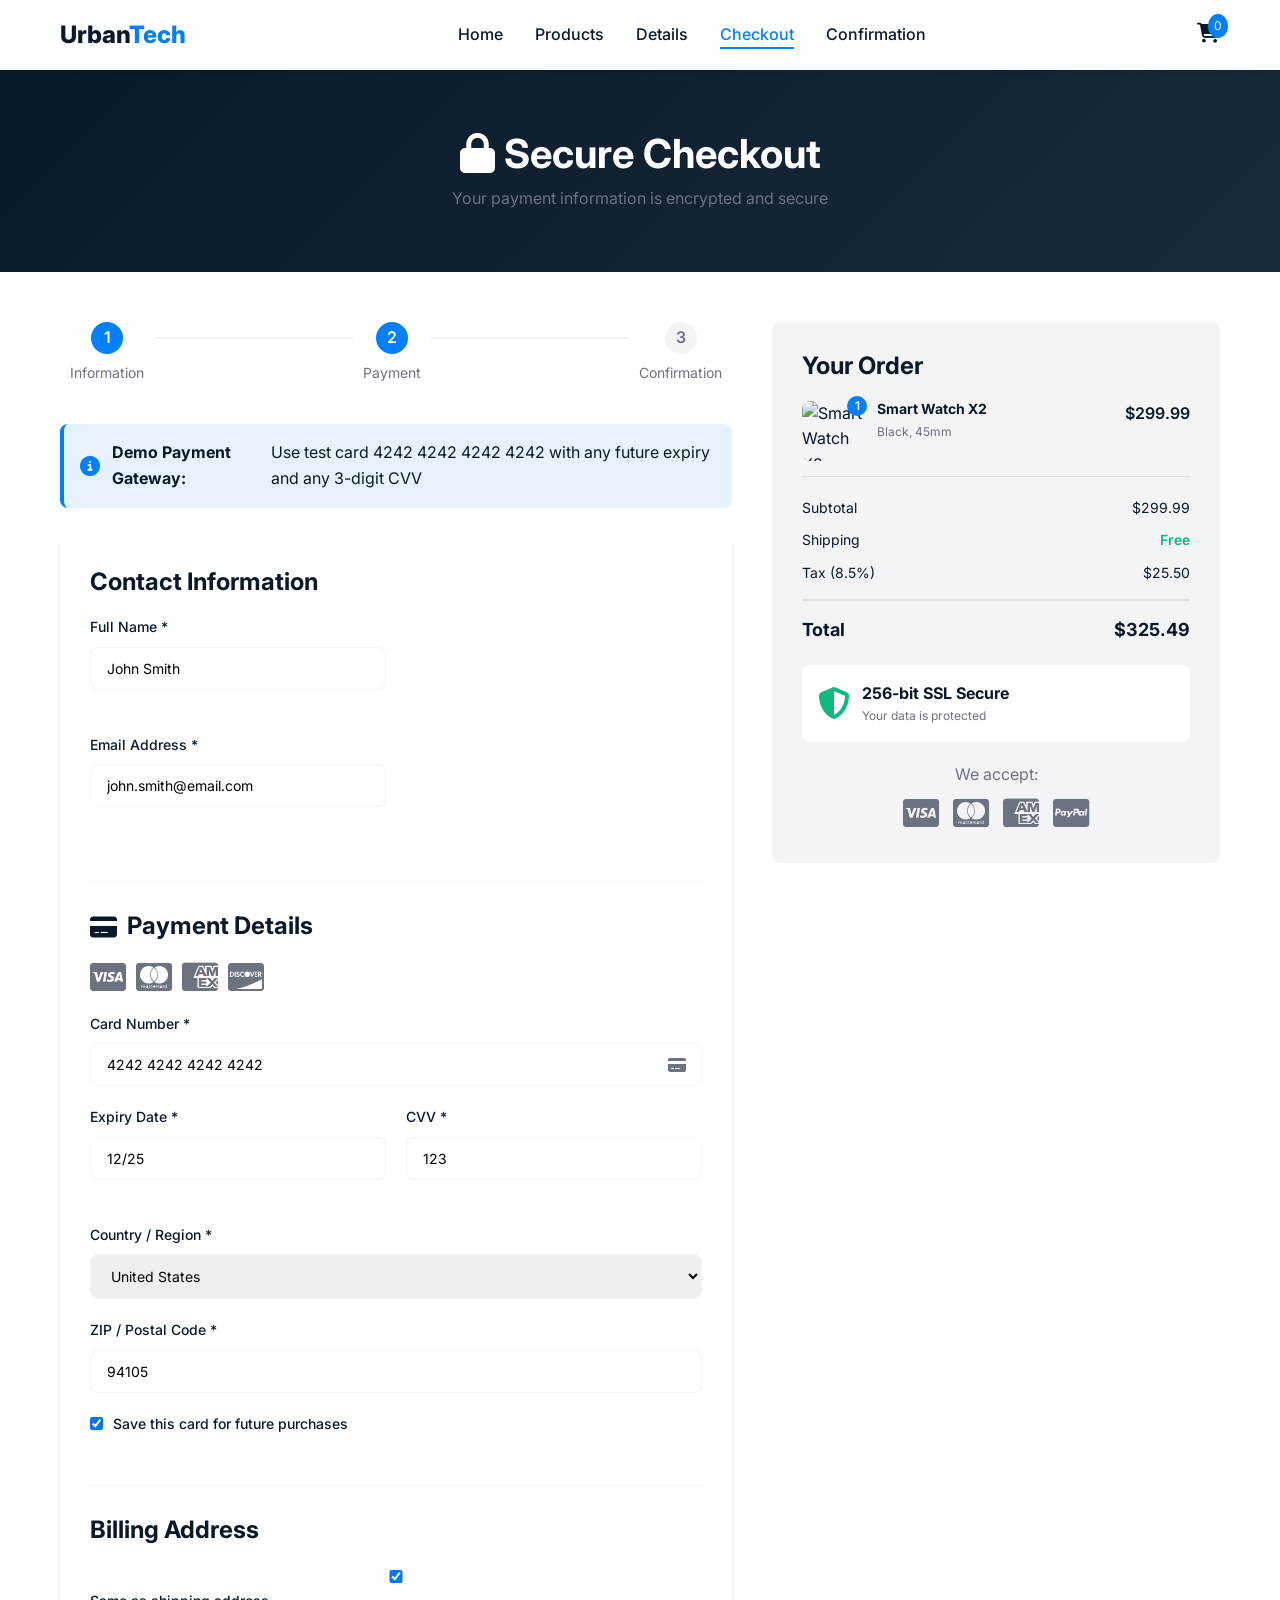
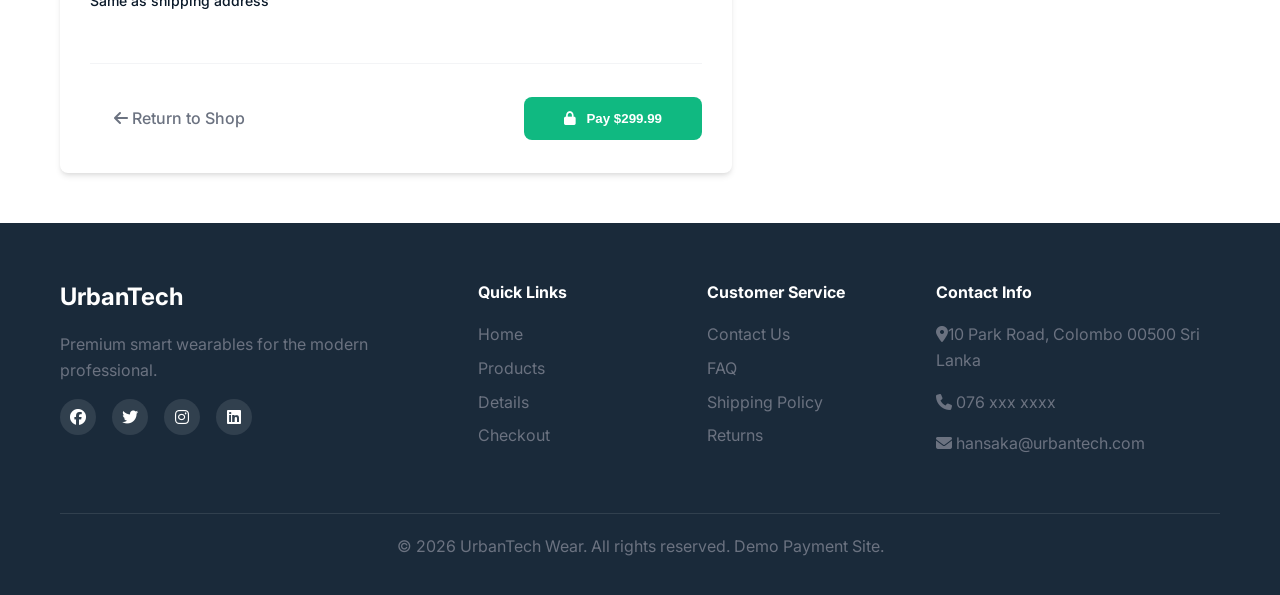
==== checkout.html @ bb5d2436 "Add files via upload" ====
<!DOCTYPE html>
<html lang="en">
<head>
    <meta charset="UTF-8">
    <meta name="viewport" content="width=device-width, initial-scale=1.0">
    <title>Checkout - UrbanTech Wear</title>
    <link rel="stylesheet" href="style.css">
    <link href="https://fonts.googleapis.com/css2?family=Inter:wght@300;400;500;600;700;800&display=swap" rel="stylesheet">
    <link rel="stylesheet" href="https://cdnjs.cloudflare.com/ajax/libs/font-awesome/6.4.0/css/all.min.css">
</head>
<body>
    <nav class="navbar">
        <div class="container">
            <div class="nav-brand">
                <a href="index.html">Urban<span>Tech</span></a>
            </div>
            <div class="nav-toggle" id="mobile-menu">
                <span class="bar"></span>
                <span class="bar"></span>
                <span class="bar"></span>
            </div>
            <ul class="nav-menu">
                <li><a href="index.html">Home</a></li>
                <li><a href="products.html">Products</a></li>
                <li><a href="detail.html">Details</a></li>
                <li><a href="checkout.html" class="active">Checkout</a></li>
                <li><a href="confirmation.html">Confirmation</a></li>
            </ul>
            <div class="nav-cart">
                <i class="fas fa-shopping-cart"></i>
                <span class="cart-count">0</span>
            </div>
        </div>
    </nav>

    <!-- Page Header -->
    <div class="page-header">
        <div class="container">
            <h1><i class="fas fa-lock"></i> Secure Checkout</h1>
            <p>Your payment information is encrypted and secure</p>
        </div>
    </div>

    <!-- Checkout Section -->
    <section class="checkout-section">
        <div class="container">
            <div class="checkout-grid">
                <!-- Billing & Payment Form -->
                <div class="checkout-form-container">
                    <div class="checkout-progress">
                        <div class="progress-step active">
                            <span>1</span>
                            <p>Information</p>
                        </div>
                        <div class="progress-step active">
                            <span>2</span>
                            <p>Payment</p>
                        </div>
                        <div class="progress-step">
                            <span>3</span>
                            <p>Confirmation</p>
                        </div>
                    </div>

                    <div class="payment-demo-notice">
                        <i class="fas fa-info-circle"></i>
                        <strong>Demo Payment Gateway:</strong> Use test card 4242 4242 4242 4242 with any future expiry and any 3-digit CVV
                    </div>

                    <form id="payment-form" class="payment-form" onsubmit="validatePayment(event)">
                        <!-- Contact Information -->
                        <div class="form-section">
                            <h3>Contact Information</h3>
                            <div class="form-row">
                                <div class="form-group">
                                    <label for="fullName">Full Name *</label>
                                    <input type="text" id="fullName" name="fullName" placeholder="John Doe" value="John Smith">
                                    <span class="error-message" id="nameError"></span>
                                </div>
                            </div>
                            <div class="form-row">
                                <div class="form-group">
                                    <label for="email">Email Address *</label>
                                    <input type="email" id="email" name="email" placeholder="john@example.com" value="john.smith@email.com">
                                    <span class="error-message" id="emailError"></span>
                                </div>
                            </div>
                        </div>

                        <!-- Payment Details -->
                        <div class="form-section payment-section">
                            <h3><i class="fas fa-credit-card"></i> Payment Details</h3>
                            <div class="card-icons">
                                <i class="fab fa-cc-visa"></i>
                                <i class="fab fa-cc-mastercard"></i>
                                <i class="fab fa-cc-amex"></i>
                                <i class="fab fa-cc-discover"></i>
                            </div>
                            
                            <div class="form-group">
                                <label for="cardNumber">Card Number *</label>
                                <div class="card-input-wrapper">
                                    <input type="text" id="cardNumber" name="cardNumber" placeholder="1234 5678 9012 3456" maxlength="19" value="4242 4242 4242 4242">
                                    <i class="fas fa-credit-card"></i>
                                </div>
                                <span class="error-message" id="cardError"></span>
                            </div>

                            <div class="form-row">
                                <div class="form-group half">
                                    <label for="expiryDate">Expiry Date *</label>
                                    <input type="text" id="expiryDate" name="expiryDate" placeholder="MM/YY" maxlength="5" value="12/25">
                                    <span class="error-message" id="expiryError"></span>
                                </div>
                                <div class="form-group half">
                                    <label for="cvv">CVV *</label>
                                    <input type="text" id="cvv" name="cvv" placeholder="123" maxlength="4" value="123">
                                    <span class="error-message" id="cvvError"></span>
                                </div>
                            </div>

                            <div class="form-group">
                                <label for="country">Country / Region *</label>
                                <select id="country" name="country">
                                    <option value="US" selected>United States</option>
                                    <option value="CA">Canada</option>
                                    <option value="UK">United Kingdom</option>
                                    <option value="AU">Australia</option>
                                </select>
                            </div>

                            <div class="form-group">
                                <label for="zipCode">ZIP / Postal Code *</label>
                                <input type="text" id="zipCode" name="zipCode" placeholder="90210" value="94105">
                            </div>

                            <div class="form-group save-card">
                                <input type="checkbox" id="saveCard" checked>
                                <label for="saveCard">Save this card for future purchases</label>
                            </div>
                        </div>

                        <!-- Billing Address -->
                        <div class="form-section">
                            <h3>Billing Address</h3>
                            <div class="form-group">
                                <input type="checkbox" id="sameAsShipping" checked onchange="toggleBillingAddress()">
                                <label for="sameAsShipping">Same as shipping address</label>
                            </div>
                            <div id="billingAddressFields" style="display: none;">
                                <div class="form-group">
                                    <label for="billingAddress">Street Address</label>
                                    <input type="text" id="billingAddress" placeholder="123 Tech Street">
                                </div>
                                <div class="form-row">
                                    <div class="form-group half">
                                        <label for="billingCity">City</label>
                                        <input type="text" id="billingCity" placeholder="San Francisco">
                                    </div>
                                    <div class="form-group half">
                                        <label for="billingState">State</label>
                                        <input type="text" id="billingState" placeholder="CA">
                                    </div>
                                </div>
                            </div>
                        </div>

                        <!-- Submit Button -->
                        <div class="form-actions">
                            <a href="products.html" class="btn-back">
                                <i class="fas fa-arrow-left"></i> Return to Shop
                            </a>
                            <button type="submit" class="btn-pay">
                                <i class="fas fa-lock"></i> Pay $299.99
                            </button>
                        </div>
                    </form>
                </div>

                <!-- Order Summary -->
                <div class="order-summary">
                    <h3>Your Order</h3>
                    <div class="order-items">
                        <div class="order-item">
                            <div class="item-image">
                                <img src="https://images.unsplash.com/photo-1546868871-7041f2a55e12?ixlib=rb-4.0.3&auto=format&fit=crop&w=764&q=80" alt="Smart Watch X2">
                                <span class="item-quantity">1</span>
                            </div>
                            <div class="item-details">
                                <h4>Smart Watch X2</h4>
                                <p>Black, 45mm</p>
                            </div>
                            <div class="item-price">$299.99</div>
                        </div>
                    </div>

                    <div class="order-totals">
                        <div class="total-row">
                            <span>Subtotal</span>
                            <span>$299.99</span>
                        </div>
                        <div class="total-row">
                            <span>Shipping</span>
                            <span class="free-shipping">Free</span>
                        </div>
                        <div class="total-row">
                            <span>Tax (8.5%)</span>
                            <span>$25.50</span>
                        </div>
                        <div class="total-row grand-total">
                            <span>Total</span>
                            <span>$325.49</span>
                        </div>
                    </div>

                    <div class="secure-badge">
                        <i class="fas fa-shield-alt"></i>
                        <div>
                            <strong>256-bit SSL Secure</strong>
                            <p>Your data is protected</p>
                        </div>
                    </div>

                    <div class="payment-methods-footer">
                        <p>We accept:</p>
                        <i class="fab fa-cc-visa"></i>
                        <i class="fab fa-cc-mastercard"></i>
                        <i class="fab fa-cc-amex"></i>
                        <i class="fab fa-cc-paypal"></i>
                    </div>
                </div>
            </div>
        </div>
    </section>

    <footer>
        <div class="container">
            <div class="footer-content">
                <div class="footer-section">
                    <h3>UrbanTech</h3>
                    <p>Premium smart wearables for the modern professional.</p>
                    <div class="social-links">
                        <a href="#"><i class="fab fa-facebook"></i></a>
                        <a href="#"><i class="fab fa-twitter"></i></a>
                        <a href="#"><i class="fab fa-instagram"></i></a>
                        <a href="#"><i class="fab fa-linkedin"></i></a>
                    </div>
                </div>
                <div class="footer-section">
                    <h4>Quick Links</h4>
                    <ul>
                        <li><a href="index.html">Home</a></li>
                        <li><a href="products.html">Products</a></li>
                        <li><a href="detail.html">Details</a></li>
                        <li><a href="checkout.html">Checkout</a></li>
                    </ul>
                </div>
                <div class="footer-section">
                    <h4>Customer Service</h4>
                    <ul>
                        <li><a href="#">Contact Us</a></li>
                        <li><a href="#">FAQ</a></li>
                        <li><a href="#">Shipping Policy</a></li>
                        <li><a href="#">Returns</a></li>
                    </ul>
                </div>
                <div class="footer-section">
                    <h4>Contact Info</h4>
                    <p><i class="fas fa-map-marker-alt"></i>10 Park Road, Colombo 00500 Sri Lanka</p>
                    <p><i class="fas fa-phone"></i> 076 xxx xxxx</p>
                    <p><i class="fas fa-envelope"></i> hansaka@urbantech.com</p>
                </div>
            </div>
            <div class="footer-bottom">
                <p>&copy; 2026 UrbanTech Wear. All rights reserved. Demo Payment Site.</p>
            </div>
        </div>
    </footer>

    <script src="script.js"></script>
</body>
</html>
---- style.css ----
/* ===== Global Styles ===== */
:root {
    --primary: #007FFF;
    --primary-dark: #0066CC;
    --dark: #0A1929;
    --dark-light: #1A2A3A;
    --gray: #6B7280;
    --light-gray: #F3F4F6;
    --white: #FFFFFF;
    --success: #10B981;
    --danger: #EF4444;
    --warning: #F59E0B;
    --border-radius: 8px;
    --box-shadow: 0 4px 6px -1px rgba(0, 0, 0, 0.1), 0 2px 4px -1px rgba(0, 0, 0, 0.06);
    --transition: all 0.3s ease;
}

* {
    margin: 0;
    padding: 0;
    box-sizing: border-box;
}

body {
    font-family: 'Inter', sans-serif;
    color: var(--dark);
    line-height: 1.6;
    background-color: var(--white);
}

.container {
    width: 100%;
    max-width: 1200px;
    margin: 0 auto;
    padding: 0 20px;
}

a {
    text-decoration: none;
    color: inherit;
}

ul {
    list-style: none;
}

img {
    max-width: 100%;
    height: auto;
    display: block;
}

/* ===== Typography ===== */
h1, h2, h3, h4, h5, h6 {
    font-weight: 700;
    line-height: 1.2;
    margin-bottom: 0.5rem;
}

h1 {
    font-size: 2.5rem;
}

h2 {
    font-size: 2rem;
}

h3 {
    font-size: 1.5rem;
}

p {
    margin-bottom: 1rem;
    color: var(--gray);
}

/* ===== Buttons ===== */
.btn {
    display: inline-block;
    padding: 12px 24px;
    border-radius: var(--border-radius);
    font-weight: 600;
    text-align: center;
    cursor: pointer;
    transition: var(--transition);
    border: none;
    font-size: 1rem;
}

.btn-primary {
    background-color: var(--primary);
    color: var(--white);
}

.btn-primary:hover {
    background-color: var(--primary-dark);
    transform: translateY(-2px);
    box-shadow: var(--box-shadow);
}

.btn-secondary {
    background-color: transparent;
    color: var(--dark);
    border: 2px solid var(--dark);
}

.btn-secondary:hover {
    background-color: var(--dark);
    color: var(--white);
}

/* ===== Navigation ===== */
.navbar {
    background-color: var(--white);
    box-shadow: 0 2px 4px rgba(0,0,0,0.05);
    position: sticky;
    top: 0;
    z-index: 1000;
    padding: 1rem 0;
}

.navbar .container {
    display: flex;
    justify-content: space-between;
    align-items: center;
}

.nav-brand a {
    font-size: 1.5rem;
    font-weight: 800;
    color: var(--dark);
}

.nav-brand span {
    color: var(--primary);
}

.nav-menu {
    display: flex;
    gap: 2rem;
}

.nav-menu a {
    font-weight: 500;
    transition: var(--transition);
    position: relative;
}

.nav-menu a:hover,
.nav-menu a.active {
    color: var(--primary);
}

.nav-menu a.active::after {
    content: '';
    position: absolute;
    bottom: -5px;
    left: 0;
    width: 100%;
    height: 2px;
    background-color: var(--primary);
}

.nav-cart {
    position: relative;
    cursor: pointer;
}

.nav-cart i {
    font-size: 1.25rem;
    color: var(--dark);
}

.cart-count {
    position: absolute;
    top: -8px;
    right: -8px;
    background-color: var(--primary);
    color: var(--white);
    font-size: 0.75rem;
    padding: 2px 6px;
    border-radius: 50%;
}

.nav-toggle {
    display: none;
    flex-direction: column;
    cursor: pointer;
}

.bar {
    width: 25px;
    height: 3px;
    background-color: var(--dark);
    margin: 3px 0;
    transition: var(--transition);
}

/* ===== Hero Section ===== */
.hero {
    padding: 80px 0;
    background: linear-gradient(135deg, #f5f7fa 0%, #c3cfe2 100%);
}

.hero .container {
    display: grid;
    grid-template-columns: 1fr 1fr;
    gap: 50px;
    align-items: center;
}

.hero-content h1 {
    font-size: 3rem;
    margin-bottom: 1.5rem;
}

.hero-content h1 span {
    color: var(--primary);
}

.hero-content p {
    font-size: 1.125rem;
    margin-bottom: 2rem;
}

.hero-buttons {
    display: flex;
    gap: 1rem;
}

.hero-image img {
    border-radius: 20px;
    box-shadow: var(--box-shadow);
}

/* ===== Featured Products ===== */
.featured,
.products-page {
    padding: 80px 0;
}

.section-header {
    text-align: center;
    margin-bottom: 50px;
}

.section-header h2 {
    font-size: 2.25rem;
    margin-bottom: 0.5rem;
}

.section-header p {
    font-size: 1.125rem;
}

.product-grid {
    display: grid;
    grid-template-columns: repeat(auto-fit, minmax(300px, 1fr));
    gap: 30px;
}

.full-grid {
    grid-template-columns: repeat(3, 1fr);
}

.product-card {
    background-color: var(--white);
    border-radius: var(--border-radius);
    overflow: hidden;
    box-shadow: var(--box-shadow);
    transition: var(--transition);
    position: relative;
}

.product-card:hover {
    transform: translateY(-5px);
    box-shadow: 0 10px 20px rgba(0,0,0,0.1);
}

.product-badge {
    position: absolute;
    top: 10px;
    left: 10px;
    background-color: var(--primary);
    color: var(--white);
    padding: 5px 10px;
    border-radius: 4px;
    font-size: 0.75rem;
    font-weight: 600;
    z-index: 1;
}

.product-badge.sale {
    background-color: var(--danger);
}

.product-badge.new {
    background-color: var(--success);
}

.product-image {
    position: relative;
    height: 250px;
    overflow: hidden;
}

.product-image img {
    width: 100%;
    height: 100%;
    object-fit: cover;
    transition: var(--transition);
}

.product-card:hover .product-image img {
    transform: scale(1.05);
}

.product-overlay {
    position: absolute;
    top: 0;
    left: 0;
    width: 100%;
    height: 100%;
    background: rgba(0,0,0,0.5);
    display: flex;
    justify-content: center;
    align-items: center;
    opacity: 0;
    transition: var(--transition);
}

.product-card:hover .product-overlay {
    opacity: 1;
}

.btn-view {
    background-color: var(--white);
    color: var(--dark);
    padding: 10px 20px;
    border-radius: var(--border-radius);
    font-weight: 600;
}

.product-info {
    padding: 20px;
}

.product-info h3 {
    font-size: 1.125rem;
    margin-bottom: 0.25rem;
}

.product-info p {
    font-size: 0.875rem;
    margin-bottom: 0.5rem;
}

.product-price {
    font-size: 1.25rem;
    font-weight: 700;
    color: var(--primary);
    margin-bottom: 1rem;
}

.original-price {
    font-size: 0.875rem;
    color: var(--gray);
    text-decoration: line-through;
    margin-left: 0.5rem;
}

.product-rating {
    margin-bottom: 1rem;
    color: var(--warning);
}

.product-rating span {
    color: var(--gray);
    margin-left: 0.5rem;
}

.btn-add-cart,
.btn-add-cart-detail {
    width: 100%;
    padding: 10px;
    background-color: var(--primary);
    color: var(--white);
    border: none;
    border-radius: var(--border-radius);
    font-weight: 600;
    cursor: pointer;
    transition: var(--transition);
}

.btn-add-cart:hover,
.btn-add-cart-detail:hover {
    background-color: var(--primary-dark);
}

/* ===== Features Section ===== */
.features {
    background-color: var(--dark);
    color: var(--white);
    padding: 60px 0;
}

.features .container {
    display: grid;
    grid-template-columns: repeat(4, 1fr);
    gap: 30px;
}

.feature-item {
    text-align: center;
}

.feature-item i {
    font-size: 2.5rem;
    color: var(--primary);
    margin-bottom: 1rem;
}

.feature-item h3 {
    font-size: 1.125rem;
    margin-bottom: 0.25rem;
    color: var(--white);
}

.feature-item p {
    color: var(--gray);
    margin-bottom: 0;
}

/* ===== Footer ===== */
footer {
    background-color: var(--dark-light);
    color: var(--white);
    padding-top: 60px;
}

.footer-content {
    display: grid;
    grid-template-columns: 2fr 1fr 1fr 1.5fr;
    gap: 40px;
    margin-bottom: 40px;
}

.footer-section h3,
.footer-section h4 {
    color: var(--white);
    margin-bottom: 1.25rem;
}

.footer-section p {
    color: var(--gray);
    margin-bottom: 1rem;
}

.footer-section ul li {
    margin-bottom: 0.5rem;
}

.footer-section ul li a {
    color: var(--gray);
    transition: var(--transition);
}

.footer-section ul li a:hover {
    color: var(--primary);
}

.social-links {
    display: flex;
    gap: 1rem;
}

.social-links a {
    display: inline-block;
    width: 36px;
    height: 36px;
    background-color: rgba(255,255,255,0.1);
    border-radius: 50%;
    display: flex;
    justify-content: center;
    align-items: center;
    color: var(--white);
    transition: var(--transition);
}

.social-links a:hover {
    background-color: var(--primary);
}

.footer-bottom {
    border-top: 1px solid rgba(255,255,255,0.1);
    padding: 20px 0;
    text-align: center;
    color: var(--gray);
}

/* ===== Page Header ===== */
.page-header {
    background: linear-gradient(135deg, var(--dark) 0%, var(--dark-light) 100%);
    color: var(--white);
    padding: 60px 0;
    text-align: center;
}

.page-header h1 {
    color: var(--white);
    margin-bottom: 0.5rem;
}

.page-header p {
    color: var(--gray);
    margin-bottom: 0;
}

/* ===== Product Toolbar ===== */
.product-toolbar {
    display: flex;
    justify-content: space-between;
    align-items: center;
    margin-bottom: 30px;
    padding-bottom: 20px;
    border-bottom: 1px solid var(--light-gray);
}

.product-sort {
    display: flex;
    align-items: center;
    gap: 10px;
}

.product-sort select {
    padding: 8px 16px;
    border: 1px solid var(--light-gray);
    border-radius: var(--border-radius);
    font-family: inherit;
}

/* ===== Pagination ===== */
.pagination {
    display: flex;
    justify-content: center;
    gap: 10px;
    margin-top: 50px;
}

.pagination a {
    display: inline-block;
    padding: 8px 16px;
    border: 1px solid var(--light-gray);
    border-radius: var(--border-radius);
    transition: var(--transition);
}

.pagination a:hover,
.pagination a.active {
    background-color: var(--primary);
    color: var(--white);
    border-color: var(--primary);
}

/* ===== Product Detail Page ===== */
.breadcrumb {
    padding: 20px 0;
    background-color: var(--light-gray);
}

.breadcrumb a {
    color: var(--gray);
}

.breadcrumb a:hover {
    color: var(--primary);
}

.breadcrumb span {
    color: var(--dark);
    font-weight: 600;
}

.detail-grid {
    display: grid;
    grid-template-columns: 1fr 1fr;
    gap: 50px;
    padding: 50px 0;
}

.main-image {
    border-radius: var(--border-radius);
    overflow: hidden;
    margin-bottom: 20px;
}

.thumbnail-images {
    display: grid;
    grid-template-columns: repeat(3, 1fr);
    gap: 10px;
}

.thumbnail-images img {
    border-radius: var(--border-radius);
    cursor: pointer;
    opacity: 0.6;
    transition: var(--transition);
}

.thumbnail-images img:hover,
.thumbnail-images img.active-thumb {
    opacity: 1;
    border: 2px solid var(--primary);
}

.product-category {
    color: var(--primary);
    text-transform: uppercase;
    font-size: 0.875rem;
    font-weight: 600;
    margin-bottom: 0.5rem;
}

.product-info-detail h1 {
    font-size: 2.25rem;
    margin-bottom: 1rem;
}

.product-rating-detail {
    margin-bottom: 1rem;
    color: var(--warning);
}

.product-rating-detail span {
    color: var(--gray);
    margin-left: 0.5rem;
}

.product-price-detail {
    font-size: 2rem;
    font-weight: 700;
    color: var(--primary);
    margin-bottom: 1.5rem;
    display: flex;
    align-items: center;
    gap: 1rem;
}

.product-stock {
    font-size: 1rem;
    color: var(--success);
    font-weight: 500;
}

.product-description {
    margin-bottom: 2rem;
}

.product-description h3 {
    font-size: 1.25rem;
    margin-bottom: 1rem;
}

.product-description ul {
    margin-top: 1rem;
}

.product-description ul li {
    margin-bottom: 0.5rem;
    display: flex;
    align-items: center;
    gap: 0.5rem;
}

.product-description ul li i {
    color: var(--success);
}

.product-actions {
    display: flex;
    gap: 1rem;
    margin-bottom: 2rem;
}

.quantity-selector {
    display: flex;
    align-items: center;
    border: 1px solid var(--light-gray);
    border-radius: var(--border-radius);
    overflow: hidden;
}

.quantity-selector label {
    padding: 0 10px;
    font-weight: 500;
}

.qty-btn {
    padding: 10px 15px;
    background: none;
    border: none;
    border-left: 1px solid var(--light-gray);
    border-right: 1px solid var(--light-gray);
    cursor: pointer;
    font-size: 1rem;
    font-weight: 600;
}

.qty-btn:hover {
    background-color: var(--light-gray);
}

#quantity {
    width: 60px;
    text-align: center;
    border: none;
    padding: 10px;
    font-size: 1rem;
}

.btn-add-cart-detail,
.btn-buy-now {
    padding: 12px 30px;
    border: none;
    border-radius: var(--border-radius);
    font-weight: 600;
    cursor: pointer;
    transition: var(--transition);
}

.btn-add-cart-detail {
    background-color: var(--primary);
    color: var(--white);
}

.btn-buy-now {
    background-color: var(--dark);
    color: var(--white);
}

.btn-add-cart-detail:hover,
.btn-buy-now:hover {
    transform: translateY(-2px);
    box-shadow: var(--box-shadow);
}

.product-meta {
    margin-bottom: 1.5rem;
    padding: 1.5rem 0;
    border-top: 1px solid var(--light-gray);
    border-bottom: 1px solid var(--light-gray);
}

.product-meta p {
    margin-bottom: 0.25rem;
}

.product-shipping {
    display: flex;
    gap: 1.5rem;
    color: var(--gray);
}

.product-shipping i {
    margin-right: 0.5rem;
    color: var(--primary);
}

/* ===== Product Specs Tabs ===== */
.product-specs {
    margin-top: 50px;
    padding-top: 30px;
    border-top: 1px solid var(--light-gray);
}

.specs-header {
    display: flex;
    gap: 20px;
    border-bottom: 1px solid var(--light-gray);
    margin-bottom: 30px;
}

.spec-tab {
    padding: 10px 0;
    background: none;
    border: none;
    font-size: 1rem;
    font-weight: 600;
    cursor: pointer;
    position: relative;
    color: var(--gray);
}

.spec-tab.active {
    color: var(--primary);
}

.spec-tab.active::after {
    content: '';
    position: absolute;
    bottom: -1px;
    left: 0;
    width: 100%;
    height: 2px;
    background-color: var(--primary);
}

.specs-content {
    display: none;
}

.specs-content.active {
    display: block;
}

.specs-table {
    width: 100%;
    border-collapse: collapse;
}

.specs-table td {
    padding: 12px;
    border-bottom: 1px solid var(--light-gray);
}

.specs-table td:first-child {
    font-weight: 600;
    width: 30%;
}

/* ===== Checkout Page ===== */
.checkout-section {
    padding: 50px 0;
}

.checkout-grid {
    display: grid;
    grid-template-columns: 1.5fr 1fr;
    gap: 40px;
}

.checkout-progress {
    display: flex;
    justify-content: space-between;
    margin-bottom: 40px;
    position: relative;
}

.checkout-progress::before {
    content: '';
    position: absolute;
    top: 15px;
    left: 0;
    width: 100%;
    height: 2px;
    background-color: var(--light-gray);
    z-index: 1;
}

.progress-step {
    display: flex;
    flex-direction: column;
    align-items: center;
    position: relative;
    z-index: 2;
    background-color: var(--white);
    padding: 0 10px;
}

.progress-step span {
    width: 32px;
    height: 32px;
    background-color: var(--light-gray);
    color: var(--gray);
    border-radius: 50%;
    display: flex;
    justify-content: center;
    align-items: center;
    font-weight: 600;
    margin-bottom: 8px;
}

.progress-step.active span {
    background-color: var(--primary);
    color: var(--white);
}

.progress-step p {
    font-size: 0.875rem;
    margin-bottom: 0;
}

.payment-demo-notice {
    background-color: #e6f3ff;
    border-left: 4px solid var(--primary);
    padding: 16px;
    border-radius: var(--border-radius);
    margin-bottom: 30px;
    display: flex;
    align-items: center;
    gap: 12px;
}

.payment-demo-notice i {
    color: var(--primary);
    font-size: 1.25rem;
}

.payment-form {
    background-color: var(--white);
    border-radius: var(--border-radius);
    padding: 30px;
    box-shadow: var(--box-shadow);
}

.form-section {
    margin-bottom: 30px;
    padding-bottom: 30px;
    border-bottom: 1px solid var(--light-gray);
}

.form-section:last-child {
    border-bottom: none;
    margin-bottom: 0;
    padding-bottom: 0;
}

.form-section h3 {
    margin-bottom: 20px;
    display: flex;
    align-items: center;
    gap: 10px;
}

.form-row {
    display: grid;
    grid-template-columns: 1fr 1fr;
    gap: 20px;
    margin-bottom: 20px;
}

.form-group {
    margin-bottom: 20px;
}

.form-group label {
    display: block;
    margin-bottom: 8px;
    font-weight: 500;
    font-size: 0.875rem;
}

.form-group input,
.form-group select {
    width: 100%;
    padding: 12px 16px;
    border: 1px solid var(--light-gray);
    border-radius: var(--border-radius);
    font-family: inherit;
    font-size: 0.875rem;
    transition: var(--transition);
}

.form-group input:focus,
.form-group select:focus {
    outline: none;
    border-color: var(--primary);
    box-shadow: 0 0 0 3px rgba(0,127,255,0.1);
}

.form-group input.error {
    border-color: var(--danger);
}

.error-message {
    display: block;
    margin-top: 4px;
    font-size: 0.75rem;
    color: var(--danger);
}

.card-icons {
    display: flex;
    gap: 10px;
    margin-bottom: 20px;
}

.card-icons i {
    font-size: 2rem;
    color: var(--gray);
}

.card-input-wrapper {
    position: relative;
}

.card-input-wrapper i {
    position: absolute;
    right: 16px;
    top: 50%;
    transform: translateY(-50%);
    color: var(--gray);
}

.half {
    width: 100%;
}

.save-card {
    display: flex;
    align-items: center;
    gap: 10px;
}

.save-card input {
    width: auto;
}

.save-card label {
    margin-bottom: 0;
}

.form-actions {
    display: flex;
    justify-content: space-between;
    align-items: center;
    margin-top: 30px;
}

.btn-back {
    padding: 12px 24px;
    color: var(--gray);
    font-weight: 500;
    transition: var(--transition);
}

.btn-back:hover {
    color: var(--dark);
}

.btn-pay {
    padding: 14px 40px;
    background-color: var(--success);
    color: var(--white);
    border: none;
    border-radius: var(--border-radius);
    font-weight: 600;
    display: flex;
    align-items: center;
    gap: 10px;
    cursor: pointer;
    transition: var(--transition);
}

.btn-pay:hover {
    background-color: #0ea371;
    transform: translateY(-2px);
    box-shadow: var(--box-shadow);
}

/* ===== Order Summary ===== */
.order-summary {
    background-color: var(--light-gray);
    border-radius: var(--border-radius);
    padding: 30px;
    position: sticky;
    top: 100px;
    height: fit-content;
}

.order-summary h3 {
    margin-bottom: 20px;
}

.order-items {
    margin-bottom: 20px;
}

.order-item {
    display: flex;
    gap: 15px;
    padding-bottom: 15px;
    margin-bottom: 15px;
    border-bottom: 1px solid #e0e0e0;
}

.item-image {
    position: relative;
    width: 60px;
    height: 60px;
}

.item-image img {
    width: 100%;
    height: 100%;
    object-fit: cover;
    border-radius: var(--border-radius);
}

.item-quantity {
    position: absolute;
    top: -5px;
    right: -5px;
    background-color: var(--primary);
    color: var(--white);
    width: 20px;
    height: 20px;
    border-radius: 50%;
    display: flex;
    justify-content: center;
    align-items: center;
    font-size: 0.75rem;
    font-weight: 600;
}

.item-details {
    flex: 1;
}

.item-details h4 {
    font-size: 0.875rem;
    margin-bottom: 0.25rem;
}

.item-details p {
    font-size: 0.75rem;
    margin-bottom: 0;
}

.item-price {
    font-weight: 600;
}

.order-totals {
    margin-bottom: 20px;
}

.total-row {
    display: flex;
    justify-content: space-between;
    margin-bottom: 10px;
    font-size: 0.875rem;
}

.total-row.grand-total {
    margin-top: 15px;
    padding-top: 15px;
    border-top: 2px solid #e0e0e0;
    font-size: 1.125rem;
    font-weight: 700;
}

.free-shipping {
    color: var(--success);
    font-weight: 600;
}

.secure-badge {
    background-color: var(--white);
    padding: 16px;
    border-radius: var(--border-radius);
    display: flex;
    align-items: center;
    gap: 12px;
    margin-bottom: 20px;
}

.secure-badge i {
    font-size: 2rem;
    color: var(--success);
}

.secure-badge p {
    margin-bottom: 0;
    font-size: 0.75rem;
}

.payment-methods-footer {
    text-align: center;
}

.payment-methods-footer p {
    margin-bottom: 10px;
}

.payment-methods-footer i {
    font-size: 2rem;
    color: var(--gray);
    margin: 0 5px;
}

/* ===== Confirmation Page ===== */
.confirmation-section {
    padding: 80px 0;
    background: linear-gradient(135deg, #f5f7fa 0%, #c3cfe2 100%);
    min-height: 70vh;
    display: flex;
    align-items: center;
}

.confirmation-box {
    background-color: var(--white);
    border-radius: 20px;
    padding: 50px;
    box-shadow: var(--box-shadow);
    text-align: center;
    max-width: 800px;
    margin: 0 auto;
}

.success-icon {
    font-size: 5rem;
    color: var(--success);
    margin-bottom: 20px;
}

.confirmation-box h1 {
    margin-bottom: 0.5rem;
}

.confirmation-message {
    font-size: 1.125rem;
    margin-bottom: 30px;
}

.order-info-card {
    background-color: var(--light-gray);
    padding: 30px;
    border-radius: var(--border-radius);
    display: grid;
    grid-template-columns: repeat(2, 1fr);
    gap: 20px;
    text-align: left;
    margin-bottom: 30px;
}

.order-info-card span {
    display: block;
    font-size: 0.875rem;
    color: var(--gray);
    margin-bottom: 4px;
}

.order-info-card strong {
    font-size: 1.125rem;
}

.order-details {
    text-align: left;
    margin-bottom: 30px;
}

.order-details h3 {
    margin-bottom: 20px;
}

.order-table {
    width: 100%;
    border-collapse: collapse;
}

.order-table td {
    padding: 12px 0;
    border-bottom: 1px solid var(--light-gray);
}

.order-table tr:last-child td {
    border-bottom: none;
}

.shipping-info {
    text-align: left;
    margin-bottom: 30px;
}

.shipping-info h3 {
    margin-bottom: 15px;
}

.shipping-info p {
    margin-bottom: 0;
}

.confirmation-actions {
    display: flex;
    gap: 20px;
    justify-content: center;
    margin-bottom: 30px;
}

.btn-continue,
.btn-receipt {
    padding: 14px 30px;
    border-radius: var(--border-radius);
    font-weight: 600;
    transition: var(--transition);
}

.btn-continue {
    background-color: var(--primary);
    color: var(--white);
}

.btn-receipt {
    background-color: var(--white);
    color: var(--dark);
    border: 2px solid var(--dark);
}

.btn-continue:hover,
.btn-receipt:hover {
    transform: translateY(-2px);
    box-shadow: var(--box-shadow);
}

.demo-disclaimer {
    background-color: #fff3cd;
    border-left: 4px solid var(--warning);
    padding: 20px;
    border-radius: var(--border-radius);
    display: flex;
    align-items: flex-start;
    gap: 12px;
    text-align: left;
}

.demo-disclaimer i {
    color: var(--warning);
    font-size: 1.25rem;
    margin-top: 2px;
}

.demo-disclaimer p {
    margin-bottom: 0;
    color: var(--dark);
}

/* ===== Responsive Design ===== */
@media (max-width: 1024px) {
    .full-grid {
        grid-template-columns: repeat(2, 1fr);
    }
    
    .checkout-grid {
        grid-template-columns: 1fr;
    }
    
    .footer-content {
        grid-template-columns: repeat(2, 1fr);
    }
}

@media (max-width: 768px) {
    h1 {
        font-size: 2rem;
    }
    
    h2 {
        font-size: 1.75rem;
    }
    
    .nav-menu {
        position: fixed;
        left: -100%;
        top: 70px;
        flex-direction: column;
        background-color: var(--white);
        width: 100%;
        text-align: center;
        transition: 0.3s;
        box-shadow: 0 10px 10px rgba(0,0,0,0.1);
        padding: 20px 0;
    }
    
    .nav-menu.active {
        left: 0;
    }
    
    .nav-toggle {
        display: flex;
    }
    
    .hero .container {
        grid-template-columns: 1fr;
        text-align: center;
    }
    
    .hero-buttons {
        justify-content: center;
    }
    
    .features .container {
        grid-template-columns: repeat(2, 1fr);
    }
    
    .full-grid,
    .product-grid {
        grid-template-columns: 1fr;
    }
    
    .detail-grid {
        grid-template-columns: 1fr;
    }
    
    .footer-content {
        grid-template-columns: 1fr;
    }
    
    .order-info-card {
        grid-template-columns: 1fr;
    }
    
    .confirmation-actions {
        flex-direction: column;
    }
    
    .form-row {
        grid-template-columns: 1fr;
        gap: 0;
    }
    
    .form-actions {
        flex-direction: column;
        gap: 15px;
    }
}

@media (max-width: 480px) {
    .features .container {
        grid-template-columns: 1fr;
    }
    
    .product-actions {
        flex-direction: column;
    }
    
    .confirmation-box {
        padding: 30px 20px;
    }
}
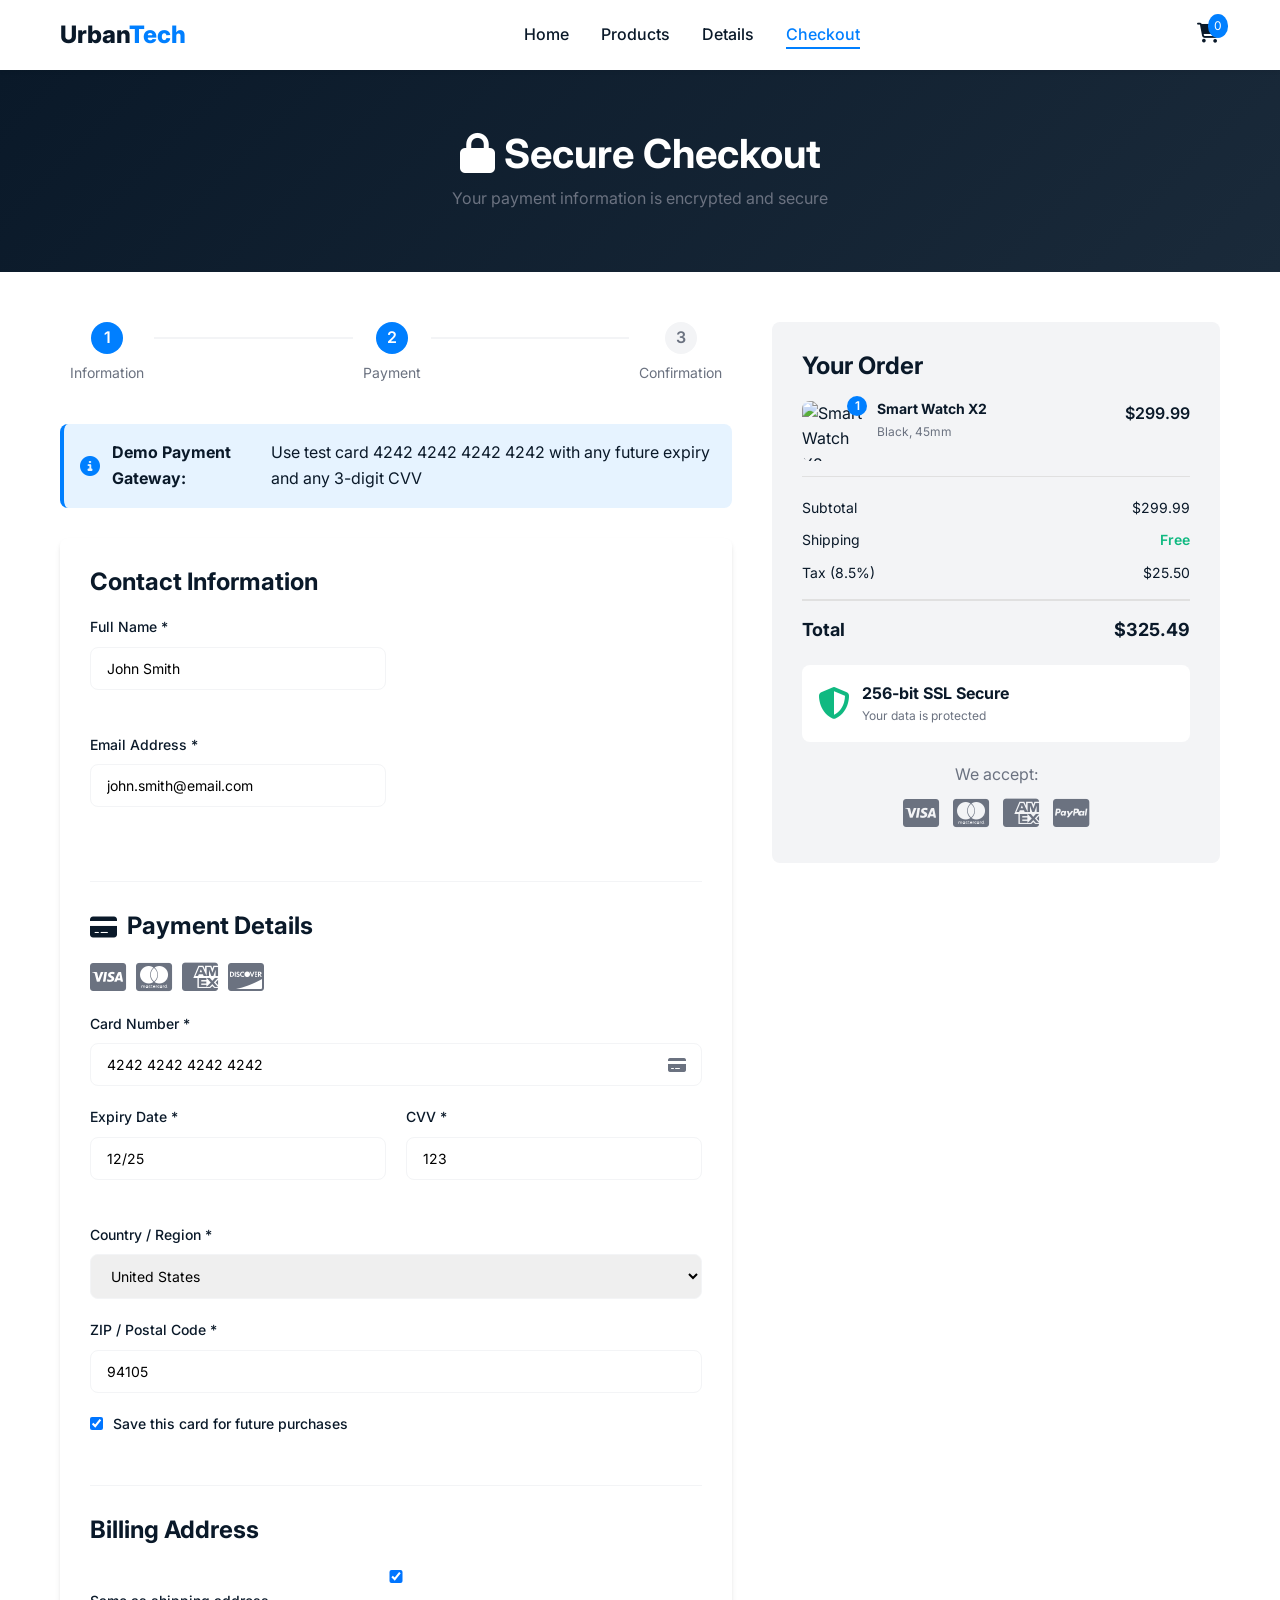
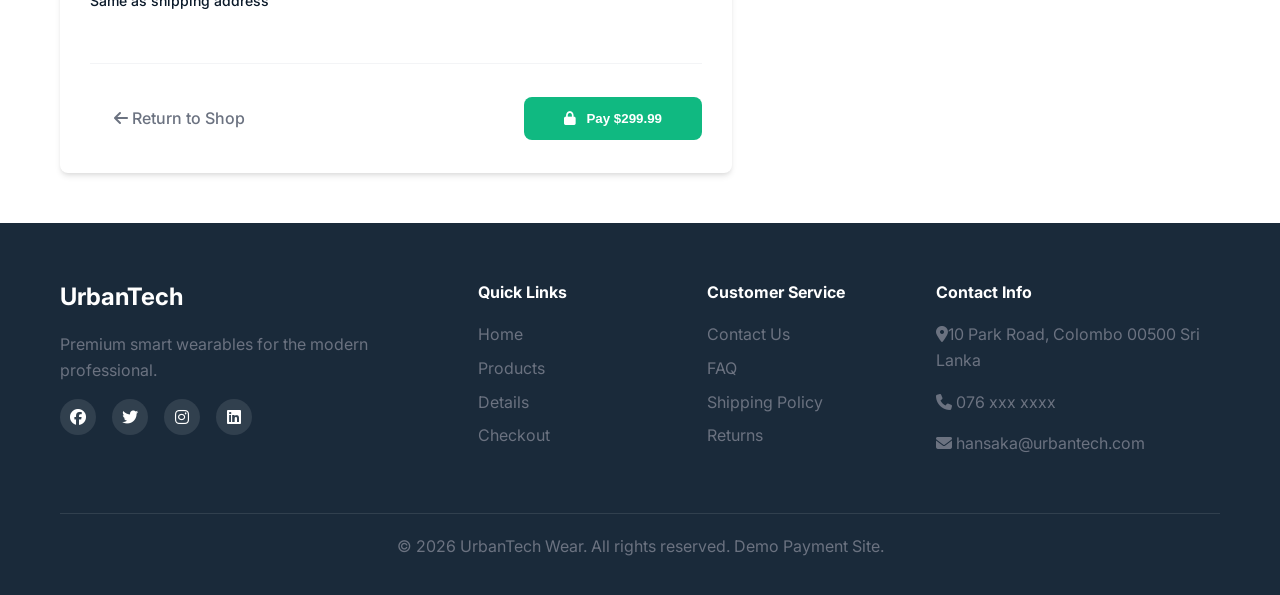
==== commit bb5cec31: "Update checkout.html" ====
--- a/checkout.html
+++ b/checkout.html
@@ -24,7 +24,6 @@
                 <li><a href="products.html">Products</a></li>
                 <li><a href="detail.html">Details</a></li>
                 <li><a href="checkout.html" class="active">Checkout</a></li>
-                <li><a href="confirmation.html">Confirmation</a></li>
             </ul>
             <div class="nav-cart">
                 <i class="fas fa-shopping-cart"></i>
@@ -279,4 +278,4 @@
 
     <script src="script.js"></script>
 </body>
-</html>+</html>
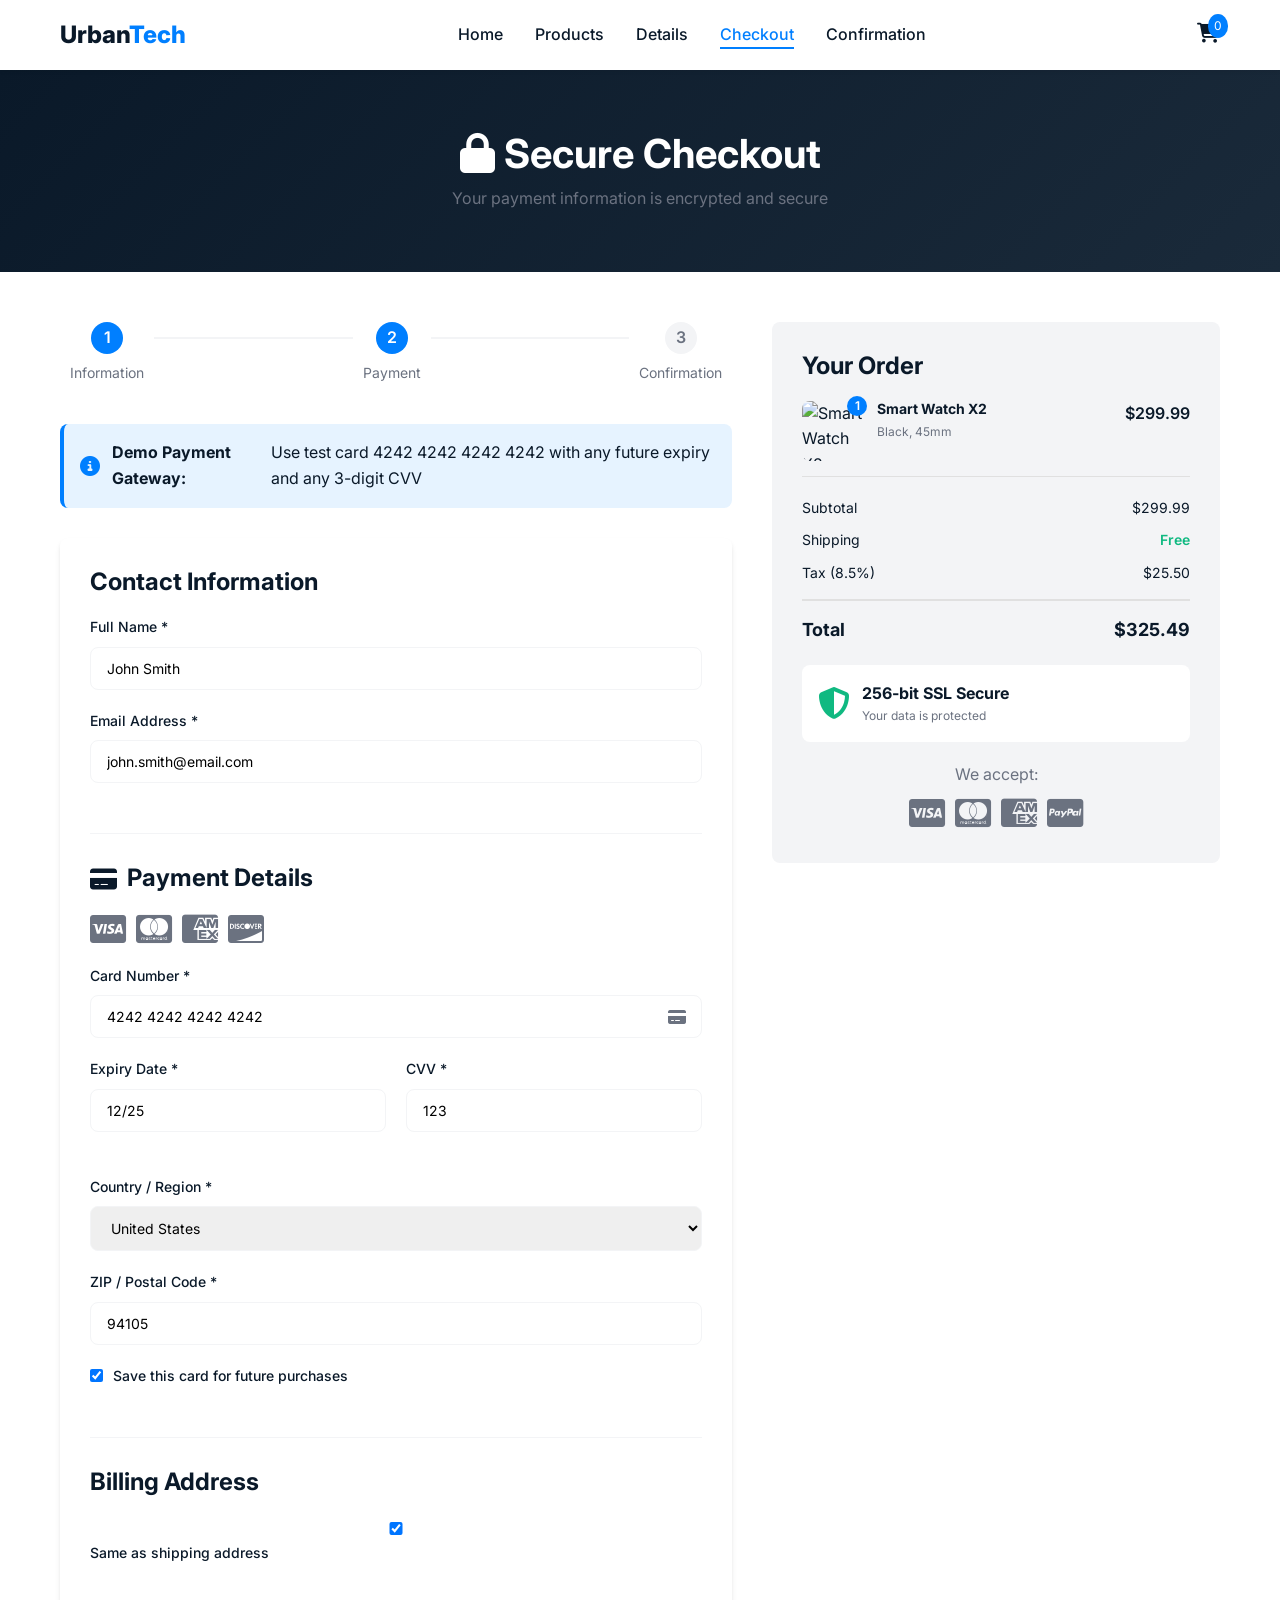
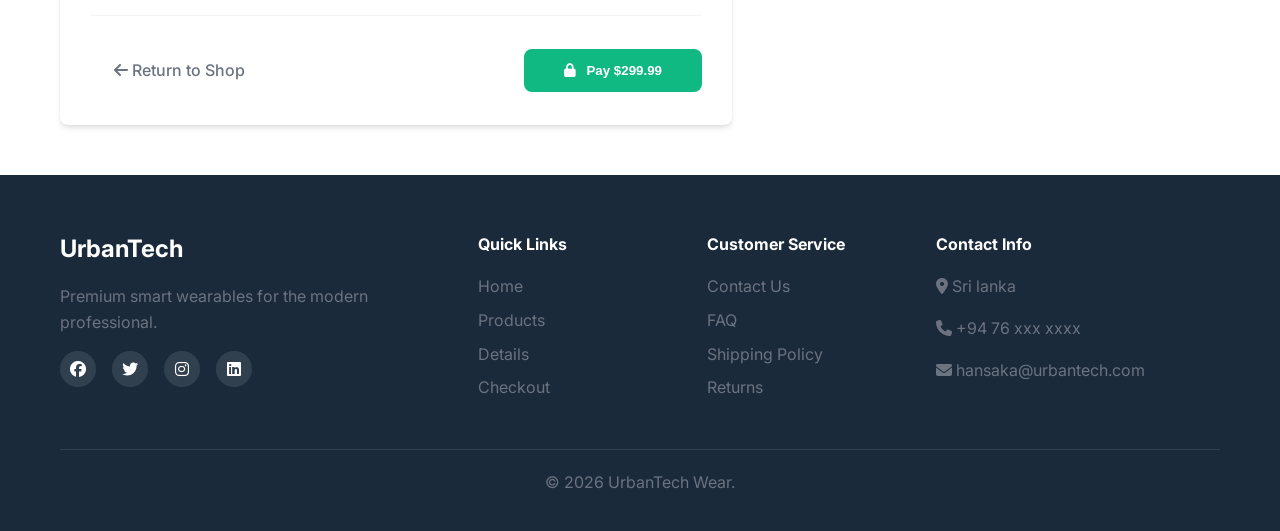
==== commit 0abe1677: "Add files via upload" ====
--- a/checkout.html
+++ b/checkout.html
@@ -9,30 +9,8 @@
     <link rel="stylesheet" href="https://cdnjs.cloudflare.com/ajax/libs/font-awesome/6.4.0/css/all.min.css">
 </head>
 <body>
-    <nav class="navbar">
-        <div class="container">
-            <div class="nav-brand">
-                <a href="index.html">Urban<span>Tech</span></a>
-            </div>
-            <div class="nav-toggle" id="mobile-menu">
-                <span class="bar"></span>
-                <span class="bar"></span>
-                <span class="bar"></span>
-            </div>
-            <ul class="nav-menu">
-                <li><a href="index.html">Home</a></li>
-                <li><a href="products.html">Products</a></li>
-                <li><a href="detail.html">Details</a></li>
-                <li><a href="checkout.html" class="active">Checkout</a></li>
-            </ul>
-            <div class="nav-cart">
-                <i class="fas fa-shopping-cart"></i>
-                <span class="cart-count">0</span>
-            </div>
-        </div>
-    </nav>
+    <div id="header-placeholder"></div>
 
-    <!-- Page Header -->
     <div class="page-header">
         <div class="container">
             <h1><i class="fas fa-lock"></i> Secure Checkout</h1>
@@ -40,106 +18,71 @@
         </div>
     </div>
 
-    <!-- Checkout Section -->
     <section class="checkout-section">
         <div class="container">
             <div class="checkout-grid">
-                <!-- Billing & Payment Form -->
                 <div class="checkout-form-container">
                     <div class="checkout-progress">
-                        <div class="progress-step active">
-                            <span>1</span>
-                            <p>Information</p>
-                        </div>
-                        <div class="progress-step active">
-                            <span>2</span>
-                            <p>Payment</p>
-                        </div>
-                        <div class="progress-step">
-                            <span>3</span>
-                            <p>Confirmation</p>
-                        </div>
+                        <div class="progress-step active"><span>1</span><p>Information</p></div>
+                        <div class="progress-step active"><span>2</span><p>Payment</p></div>
+                        <div class="progress-step"><span>3</span><p>Confirmation</p></div>
                     </div>
-
                     <div class="payment-demo-notice">
                         <i class="fas fa-info-circle"></i>
                         <strong>Demo Payment Gateway:</strong> Use test card 4242 4242 4242 4242 with any future expiry and any 3-digit CVV
                     </div>
 
                     <form id="payment-form" class="payment-form" onsubmit="validatePayment(event)">
-                        <!-- Contact Information -->
                         <div class="form-section">
                             <h3>Contact Information</h3>
-                            <div class="form-row">
-                                <div class="form-group">
-                                    <label for="fullName">Full Name *</label>
-                                    <input type="text" id="fullName" name="fullName" placeholder="John Doe" value="John Smith">
-                                    <span class="error-message" id="nameError"></span>
-                                </div>
+                            <div class="form-group">
+                                <label for="fullName">Full Name *</label>
+                                <input type="text" id="fullName" name="fullName" value="John Smith">
+                                <span class="error-message" id="nameError"></span>
                             </div>
-                            <div class="form-row">
-                                <div class="form-group">
-                                    <label for="email">Email Address *</label>
-                                    <input type="email" id="email" name="email" placeholder="john@example.com" value="john.smith@email.com">
-                                    <span class="error-message" id="emailError"></span>
-                                </div>
+                            <div class="form-group">
+                                <label for="email">Email Address *</label>
+                                <input type="email" id="email" name="email" value="john.smith@email.com">
+                                <span class="error-message" id="emailError"></span>
                             </div>
                         </div>
 
-                        <!-- Payment Details -->
                         <div class="form-section payment-section">
                             <h3><i class="fas fa-credit-card"></i> Payment Details</h3>
-                            <div class="card-icons">
-                                <i class="fab fa-cc-visa"></i>
-                                <i class="fab fa-cc-mastercard"></i>
-                                <i class="fab fa-cc-amex"></i>
-                                <i class="fab fa-cc-discover"></i>
-                            </div>
-                            
+                            <div class="card-icons"><i class="fab fa-cc-visa"></i><i class="fab fa-cc-mastercard"></i><i class="fab fa-cc-amex"></i><i class="fab fa-cc-discover"></i></div>
                             <div class="form-group">
                                 <label for="cardNumber">Card Number *</label>
                                 <div class="card-input-wrapper">
-                                    <input type="text" id="cardNumber" name="cardNumber" placeholder="1234 5678 9012 3456" maxlength="19" value="4242 4242 4242 4242">
+                                    <input type="text" id="cardNumber" placeholder="1234 5678 9012 3456" maxlength="19" value="4242 4242 4242 4242">
                                     <i class="fas fa-credit-card"></i>
                                 </div>
                                 <span class="error-message" id="cardError"></span>
                             </div>
-
                             <div class="form-row">
                                 <div class="form-group half">
                                     <label for="expiryDate">Expiry Date *</label>
-                                    <input type="text" id="expiryDate" name="expiryDate" placeholder="MM/YY" maxlength="5" value="12/25">
+                                    <input type="text" id="expiryDate" placeholder="MM/YY" maxlength="5" value="12/25">
                                     <span class="error-message" id="expiryError"></span>
                                 </div>
                                 <div class="form-group half">
                                     <label for="cvv">CVV *</label>
-                                    <input type="text" id="cvv" name="cvv" placeholder="123" maxlength="4" value="123">
+                                    <input type="text" id="cvv" placeholder="123" maxlength="4" value="123">
                                     <span class="error-message" id="cvvError"></span>
                                 </div>
                             </div>
-
                             <div class="form-group">
                                 <label for="country">Country / Region *</label>
-                                <select id="country" name="country">
-                                    <option value="US" selected>United States</option>
-                                    <option value="CA">Canada</option>
-                                    <option value="UK">United Kingdom</option>
-                                    <option value="AU">Australia</option>
-                                </select>
+                                <select id="country"><option value="US">United States</option><option value="CA">Canada</option></select>
                             </div>
-
                             <div class="form-group">
                                 <label for="zipCode">ZIP / Postal Code *</label>
-                                <input type="text" id="zipCode" name="zipCode" placeholder="90210" value="94105">
+                                <input type="text" id="zipCode" value="94105">
                             </div>
-
                             <div class="form-group save-card">
-                                <input type="checkbox" id="saveCard" checked>
-                                <label for="saveCard">Save this card for future purchases</label>
+                                <input type="checkbox" id="saveCard" checked> <label for="saveCard">Save this card for future purchases</label>
                             </div>
                         </div>
 
-                        <!-- Billing Address -->
                         <div class="form-section">
                             <h3>Billing Address</h3>
                             <div class="form-group">
@@ -147,135 +90,43 @@
                                 <label for="sameAsShipping">Same as shipping address</label>
                             </div>
                             <div id="billingAddressFields" style="display: none;">
-                                <div class="form-group">
-                                    <label for="billingAddress">Street Address</label>
-                                    <input type="text" id="billingAddress" placeholder="123 Tech Street">
-                                </div>
-                                <div class="form-row">
-                                    <div class="form-group half">
-                                        <label for="billingCity">City</label>
-                                        <input type="text" id="billingCity" placeholder="San Francisco">
-                                    </div>
-                                    <div class="form-group half">
-                                        <label for="billingState">State</label>
-                                        <input type="text" id="billingState" placeholder="CA">
-                                    </div>
-                                </div>
+                                <div class="form-group"><label for="billingAddress">Street Address</label><input type="text" id="billingAddress"></div>
+                                <div class="form-row"><div class="form-group half"><label for="billingCity">City</label><input type="text"></div><div class="form-group half"><label for="billingState">State</label><input type="text"></div></div>
                             </div>
                         </div>
 
-                        <!-- Submit Button -->
                         <div class="form-actions">
-                            <a href="products.html" class="btn-back">
-                                <i class="fas fa-arrow-left"></i> Return to Shop
-                            </a>
-                            <button type="submit" class="btn-pay">
-                                <i class="fas fa-lock"></i> Pay $299.99
-                            </button>
+                            <a href="products.html" class="btn-back"><i class="fas fa-arrow-left"></i> Return to Shop</a>
+                            <button type="submit" class="btn-pay"><i class="fas fa-lock"></i> Pay $299.99</button>
                         </div>
                     </form>
                 </div>
 
-                <!-- Order Summary -->
                 <div class="order-summary">
                     <h3>Your Order</h3>
                     <div class="order-items">
                         <div class="order-item">
-                            <div class="item-image">
-                                <img src="https://images.unsplash.com/photo-1546868871-7041f2a55e12?ixlib=rb-4.0.3&auto=format&fit=crop&w=764&q=80" alt="Smart Watch X2">
-                                <span class="item-quantity">1</span>
-                            </div>
-                            <div class="item-details">
-                                <h4>Smart Watch X2</h4>
-                                <p>Black, 45mm</p>
-                            </div>
+                            <div class="item-image"><img src="https://images.unsplash.com/photo-1546868871-7041f2a55e12?ixlib=rb-4.0.3&auto=format&fit=crop&w=764&q=80" alt="Smart Watch X2"><span class="item-quantity">1</span></div>
+                            <div class="item-details"><h4>Smart Watch X2</h4><p>Black, 45mm</p></div>
                             <div class="item-price">$299.99</div>
                         </div>
                     </div>
-
                     <div class="order-totals">
-                        <div class="total-row">
-                            <span>Subtotal</span>
-                            <span>$299.99</span>
-                        </div>
-                        <div class="total-row">
-                            <span>Shipping</span>
-                            <span class="free-shipping">Free</span>
-                        </div>
-                        <div class="total-row">
-                            <span>Tax (8.5%)</span>
-                            <span>$25.50</span>
-                        </div>
-                        <div class="total-row grand-total">
-                            <span>Total</span>
-                            <span>$325.49</span>
-                        </div>
+                        <div class="total-row"><span>Subtotal</span><span>$299.99</span></div>
+                        <div class="total-row"><span>Shipping</span><span class="free-shipping">Free</span></div>
+                        <div class="total-row"><span>Tax (8.5%)</span><span>$25.50</span></div>
+                        <div class="total-row grand-total"><span>Total</span><span>$325.49</span></div>
                     </div>
-
-                    <div class="secure-badge">
-                        <i class="fas fa-shield-alt"></i>
-                        <div>
-                            <strong>256-bit SSL Secure</strong>
-                            <p>Your data is protected</p>
-                        </div>
-                    </div>
-
-                    <div class="payment-methods-footer">
-                        <p>We accept:</p>
-                        <i class="fab fa-cc-visa"></i>
-                        <i class="fab fa-cc-mastercard"></i>
-                        <i class="fab fa-cc-amex"></i>
-                        <i class="fab fa-cc-paypal"></i>
-                    </div>
+                    <div class="secure-badge"><i class="fas fa-shield-alt"></i><div><strong>256-bit SSL Secure</strong><p>Your data is protected</p></div></div>
+                    <div class="payment-methods-footer"><p>We accept:</p><i class="fab fa-cc-visa"></i><i class="fab fa-cc-mastercard"></i><i class="fab fa-cc-amex"></i><i class="fab fa-cc-paypal"></i></div>
                 </div>
             </div>
         </div>
     </section>
 
-    <footer>
-        <div class="container">
-            <div class="footer-content">
-                <div class="footer-section">
-                    <h3>UrbanTech</h3>
-                    <p>Premium smart wearables for the modern professional.</p>
-                    <div class="social-links">
-                        <a href="#"><i class="fab fa-facebook"></i></a>
-                        <a href="#"><i class="fab fa-twitter"></i></a>
-                        <a href="#"><i class="fab fa-instagram"></i></a>
-                        <a href="#"><i class="fab fa-linkedin"></i></a>
-                    </div>
-                </div>
-                <div class="footer-section">
-                    <h4>Quick Links</h4>
-                    <ul>
-                        <li><a href="index.html">Home</a></li>
-                        <li><a href="products.html">Products</a></li>
-                        <li><a href="detail.html">Details</a></li>
-                        <li><a href="checkout.html">Checkout</a></li>
-                    </ul>
-                </div>
-                <div class="footer-section">
-                    <h4>Customer Service</h4>
-                    <ul>
-                        <li><a href="#">Contact Us</a></li>
-                        <li><a href="#">FAQ</a></li>
-                        <li><a href="#">Shipping Policy</a></li>
-                        <li><a href="#">Returns</a></li>
-                    </ul>
-                </div>
-                <div class="footer-section">
-                    <h4>Contact Info</h4>
-                    <p><i class="fas fa-map-marker-alt"></i>10 Park Road, Colombo 00500 Sri Lanka</p>
-                    <p><i class="fas fa-phone"></i> 076 xxx xxxx</p>
-                    <p><i class="fas fa-envelope"></i> hansaka@urbantech.com</p>
-                </div>
-            </div>
-            <div class="footer-bottom">
-                <p>&copy; 2026 UrbanTech Wear. All rights reserved. Demo Payment Site.</p>
-            </div>
-        </div>
-    </footer>
+    <div id="footer-placeholder"></div>
 
+    <script src="load.js"></script>
     <script src="script.js"></script>
 </body>
-</html>
+</html>
